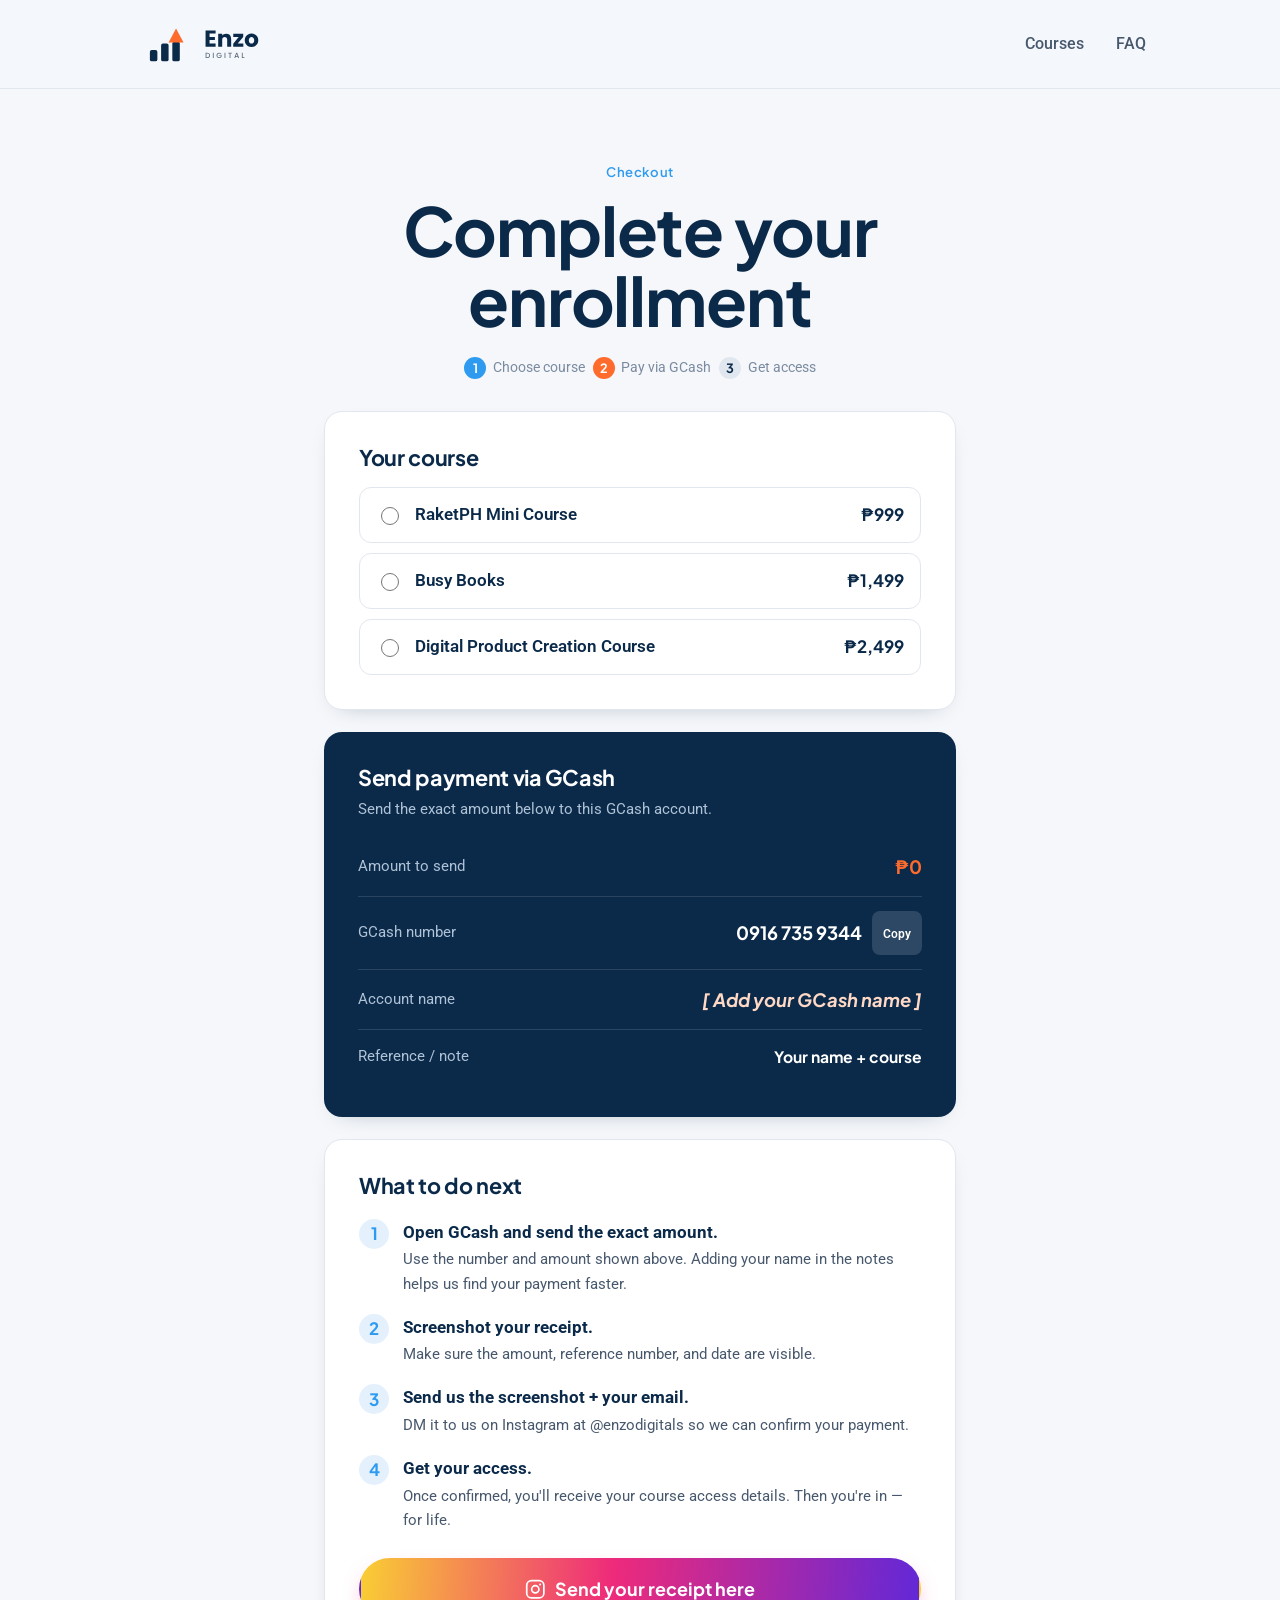
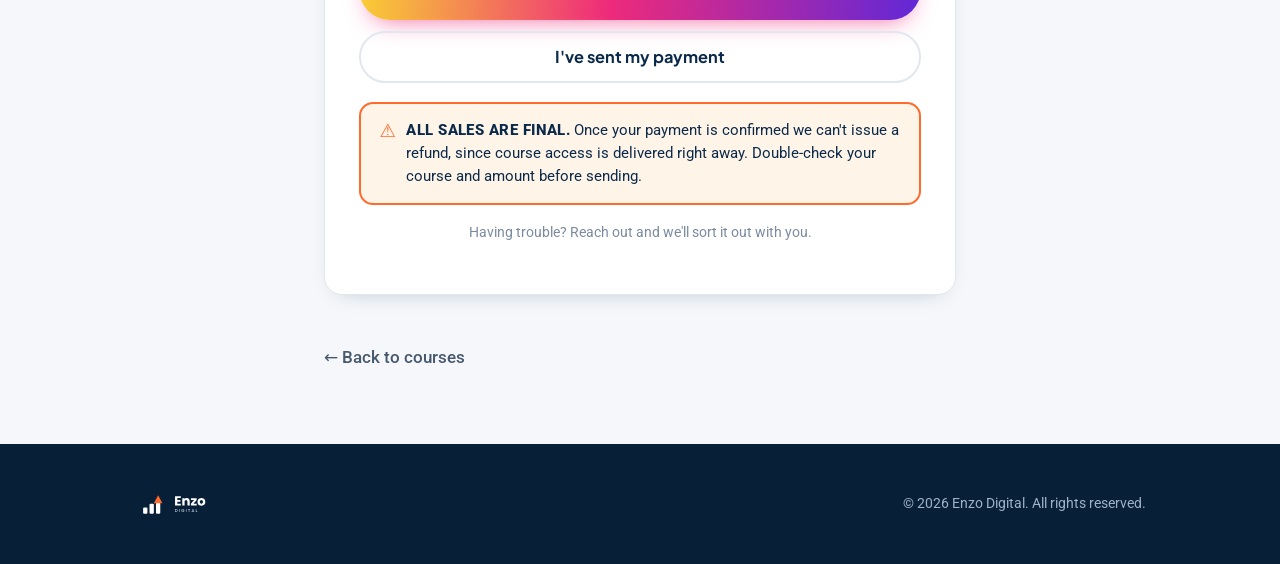
==== payment.html @ 7580fc3c "Add files via upload" ====
<!DOCTYPE html>
<html lang="en">
<head>
<meta charset="UTF-8">
<meta name="viewport" content="width=device-width, initial-scale=1">
<meta name="theme-color" content="#0B2A4A">
<title>Complete your enrollment — Enzo Digital</title>
<meta name="description" content="Pay via GCash to enroll in your Enzo Digital course.">
<link rel="icon" href="assets/logo.svg">
<link rel="stylesheet" href="styles.css">
</head>
<body>

<header class="site-head">
  <div class="wrap">
    <a class="brand" href="index.html" aria-label="Enzo Digital home"><img src="assets/logo.svg" alt="Enzo Digital"></a>
    <nav class="nav">
      <a href="index.html#courses">Courses</a>
      <a href="index.html#faq">FAQ</a>
    </nav>
  </div>
</header>

<section class="page-hero">
  <div class="page-narrow">
    <p class="eyebrow">Checkout</p>
    <h1>Complete your enrollment</h1>
    <div class="step-line">
      <span class="step-dot done"><b>1</b> Choose course</span>
      <span class="step-dot active"><b>2</b> Pay via GCash</span>
      <span class="step-dot"><b>3</b> Get access</span>
    </div>
  </div>
</section>

<div class="page-narrow" style="padding-bottom:64px">

  <!-- ORDER SUMMARY / CHOOSER -->
  <div class="panel">
    <h3 style="margin-bottom:1rem">Your course</h3>

    <!-- shown when a course is preselected -->
    <div class="order-row" id="orderRow" hidden>
      <div class="cover" id="orderCover">
        <span class="cv-tag" id="ocTag">Course</span>
        <div class="cv-title" id="ocTitle">—</div>
      </div>
      <div class="order-info">
        <h3 id="orderName">—</h3>
        <p>One-time payment · Lifetime access</p>
      </div>
      <div class="order-total" id="orderTotal">₱0</div>
    </div>

    <!-- shown when nothing is preselected -->
    <div class="choose" id="chooser" hidden>
      <label data-course="racket"><input type="radio" name="course" value="racket"><span class="cn">RaketPH Mini Course</span><span class="cp">₱999</span></label>
      <label data-course="busybooks"><input type="radio" name="course" value="busybooks"><span class="cn">Busy Books</span><span class="cp">₱1,499</span></label>
      <label data-course="dpc"><input type="radio" name="course" value="dpc"><span class="cn">Digital Product Creation Course</span><span class="cp">₱2,499</span></label>
    </div>
  </div>

  <!-- GCASH DETAILS -->
  <div class="panel gcash">
    <h3 style="margin-bottom:.4rem">Send payment via GCash</h3>
    <p style="color:#AFC2D6;font-size:.94rem;margin-bottom:1rem">Send the exact amount below to this GCash account.</p>
    <div class="gc-row">
      <span class="gc-k">Amount to send</span>
      <span class="gc-v amt" id="gcAmount">₱0</span>
    </div>
    <div class="gc-row">
      <span class="gc-k">GCash number</span>
      <span class="gc-v"><span id="gcNumber">0916 735 9344</span>
        <button class="copybtn" type="button" onclick="copyNum()">Copy</button></span>
    </div>
    <div class="gc-row">
      <span class="gc-k">Account name</span>
      <!-- TODO: replace with your real GCash account name -->
      <span class="gc-v"><span class="placeholder">[ Add your GCash name ]</span></span>
    </div>
    <div class="gc-row">
      <span class="gc-k">Reference / note</span>
      <span class="gc-v" id="gcRef" style="font-size:.98rem">Your name + course</span>
    </div>
  </div>

  <!-- STEPS -->
  <div class="panel">
    <h3 style="margin-bottom:1.2rem">What to do next</h3>
    <ol class="steps">
      <li><div class="sc"><b>Open GCash and send the exact amount.</b><p>Use the number and amount shown above. Adding your name in the notes helps us find your payment faster.</p></div></li>
      <li><div class="sc"><b>Screenshot your receipt.</b><p>Make sure the amount, reference number, and date are visible.</p></div></li>
      <li><div class="sc"><b>Send us the screenshot + your email.</b>
        <p>DM it to us on Instagram at <a href="https://www.instagram.com/enzodigitals/" target="_blank" rel="noopener">@enzodigitals</a> so we can confirm your payment.</p></div></li>
      <li><div class="sc"><b>Get your access.</b><p>Once confirmed, you'll receive your course access details. Then you're in — for life.</p></div></li>
    </ol>
    <a class="btn btn-ig btn-block btn-lg" style="margin-top:1.6rem" href="https://www.instagram.com/enzodigitals/" target="_blank" rel="noopener"><svg viewBox="0 0 24 24" fill="none" stroke="currentColor" stroke-width="2" stroke-linecap="round" stroke-linejoin="round" style="width:1.15em;height:1.15em"><rect x="2" y="2" width="20" height="20" rx="5.5"/><circle cx="12" cy="12" r="4.2"/><circle cx="17.6" cy="6.4" r="1.2" fill="currentColor" stroke="none"/></svg> Send your receipt here</a>
    <a class="btn btn-ghost btn-block" href="thank-you.html" style="margin-top:.7rem">I've sent my payment</a>
    <p class="notice"><span><b>All sales are final.</b> Once your payment is confirmed we can't issue a refund, since course access is delivered right away. Double-check your course and amount before sending.</span></p>
    <p class="note-line">Having trouble? Reach out and we'll sort it out with you.</p>
  </div>

  <a class="back-link" href="index.html#courses">← Back to courses</a>
</div>

<footer class="site-foot">
  <div class="wrap">
    <a class="brand" href="index.html"><img src="assets/logo-white.svg" alt="Enzo Digital"></a>
    <span>© <span id="yr"></span> Enzo Digital. All rights reserved.</span>
  </div>
</footer>

<script>
  document.getElementById('yr').textContent = new Date().getFullYear();

  const COURSES = {
    racket:    { name:"RaketPH Mini Course",            price:999,  amt:"₱999",   tag:"Mini Course",       cover:"cover-blue",  title:"RaketPH" },
    busybooks: { name:"Busy Books",                       price:1499, amt:"₱1,499", tag:"Templates + Course",cover:"cover-orange",title:"Busy Books" },
    dpc:       { name:"Digital Product Creation Course",  price:2499, amt:"₱2,499", tag:"Flagship Course",   cover:"cover-navy",  title:"Digital Product Creation" }
  };

  const params = new URLSearchParams(location.search);
  const chooser = document.getElementById('chooser');
  const orderRow = document.getElementById('orderRow');

  function applyCourse(key){
    const c = COURSES[key];
    if(!c) return;
    orderRow.hidden = false;
    document.getElementById('orderName').textContent = c.name;
    document.getElementById('orderTotal').textContent = c.amt;
    document.getElementById('gcAmount').textContent = c.amt;
    document.getElementById('ocTag').textContent = c.tag;
    document.getElementById('ocTitle').textContent = c.title;
    const cov = document.getElementById('orderCover');
    cov.className = 'cover ' + c.cover;
  }

  const preset = params.get('course');
  if (preset && COURSES[preset]) {
    applyCourse(preset);
  } else {
    chooser.hidden = false;
    chooser.addEventListener('change', e=>{
      chooser.querySelectorAll('label').forEach(l=>l.classList.remove('sel'));
      const lbl = e.target.closest('label');
      if(lbl) lbl.classList.add('sel');
      applyCourse(e.target.value);
    });
  }

  function copyNum(){
    const n = document.getElementById('gcNumber').textContent.trim();
    navigator.clipboard?.writeText(n.replace(/\s/g,''));
    const b = event.target; const t = b.textContent;
    b.textContent = 'Copied!'; setTimeout(()=>b.textContent=t, 1500);
  }
</script>
</body>
</html>
---- styles.css ----
/* ============================================================
   Enzo Digital — funnel styles
   Palette: navy #0B2A4A · orange #FF6B2C · blue #2E9BF0 · base #F5F7FA
   ============================================================ */

@import url('https://fonts.googleapis.com/css2?family=Plus+Jakarta+Sans:wght@500;600;700;800&family=Roboto:wght@400;500;600;700&display=swap');

:root{
  --navy:#0B2A4A;
  --navy-900:#081F38;
  --navy-800:#0E3357;
  --orange:#FF6B2C;
  --orange-600:#E85A1E;
  --blue:#2E9BF0;
  --blue-soft:#E4F1FD;
  --base:#F5F7FA;
  --white:#FFFFFF;
  --ink:#0B2A4A;
  --ink-soft:#47586D;
  --ink-faint:#7A8AA0;
  --border:#E1E7EF;
  --shadow-card:0 18px 44px -24px rgba(11,42,74,.35);
  --shadow-soft:0 8px 24px -16px rgba(11,42,74,.4);
  --radius:18px;
  --radius-sm:12px;
  --maxw:1140px;
  --pad:clamp(20px,5vw,64px);
}

*{box-sizing:border-box}
[hidden]{display:none!important}
html{scroll-behavior:smooth}
body{
  margin:0;
  background:var(--base);
  color:var(--ink);
  font-family:'Roboto',system-ui,-apple-system,sans-serif;
  font-size:17px;
  line-height:1.6;
  -webkit-font-smoothing:antialiased;
}
img,svg{display:block;max-width:100%}
a{color:inherit;text-decoration:none}
a,button{-webkit-tap-highlight-color:transparent;touch-action:manipulation}

h1,h2,h3,h4,.display{
  font-family:'Plus Jakarta Sans','Roboto',sans-serif;
  font-weight:700;
  line-height:1.04;
  letter-spacing:-.015em;
  color:var(--navy);
  margin:0;
}
h1{font-size:clamp(2.4rem,6vw,4.2rem)}
h2{font-size:clamp(1.9rem,4vw,2.9rem)}
h3{font-size:1.35rem;line-height:1.15}
p{margin:0 0 1rem}
.lead{font-size:clamp(1.05rem,2.2vw,1.28rem);color:var(--ink-soft);line-height:1.55}

.wrap{max-width:var(--maxw);margin:0 auto;padding-inline:var(--pad)}
section{padding-block:clamp(56px,9vw,104px)}
.eyebrow{
  font-family:'Plus Jakarta Sans',sans-serif;
  font-weight:600;font-size:.82rem;letter-spacing:.04em;
  color:var(--blue);margin:0 0 .8rem;
}

/* ---------- buttons ---------- */
.btn{
  display:inline-flex;align-items:center;gap:.55em;
  font-family:'Plus Jakarta Sans',sans-serif;font-weight:700;
  font-size:1.02rem;line-height:1;
  padding:.95em 1.5em;border-radius:999px;
  border:2px solid transparent;cursor:pointer;
  transition:transform .15s ease, background .15s ease, box-shadow .15s ease;
}
.btn:active{transform:translateY(1px)}
.btn-primary{background:var(--orange);color:#fff;box-shadow:0 10px 26px -12px rgba(255,107,44,.75)}
.btn-primary:hover{background:var(--orange-600)}
.btn-ghost{background:transparent;color:var(--navy);border-color:var(--border)}
.btn-ghost:hover{border-color:var(--navy);background:#fff}
.notice{display:flex;gap:.65rem;align-items:flex-start;max-width:640px;margin:1.2rem auto 0;padding:.95rem 1.15rem;border-radius:14px;background:#FFF4E8;border:2px solid var(--orange);color:var(--navy);font-size:.95rem;line-height:1.5;text-align:left}
.notice::before{content:"⚠";font-size:1.15rem;line-height:1.3;color:var(--orange)}
.notice b{font-weight:800;text-transform:uppercase;letter-spacing:.03em}
.btn-ig{background:linear-gradient(95deg,#F9CE34,#EE2A7B 45%,#6228D7);color:#fff;box-shadow:0 10px 26px -12px rgba(238,42,123,.8)}
.btn-ig:hover{filter:brightness(1.06)}
.btn-onnavy{background:#fff;color:var(--navy)}
.btn-onnavy:hover{background:var(--base)}
.btn-lg{font-size:1.12rem;padding:1.05em 1.9em}
.btn-block{width:100%;justify-content:center}

/* ---------- header ---------- */
.site-head{
  position:sticky;top:0;z-index:50;
  background:rgba(245,247,250,.82);
  backdrop-filter:saturate(180%) blur(12px);
  border-bottom:1px solid var(--border);
}
.site-head .wrap{display:flex;align-items:center;justify-content:space-between;height:88px}
.brand{display:flex;align-items:center}
.brand svg,.brand img{height:56px;width:auto}
.nav{display:flex;align-items:center;gap:2rem}
.nav a{font-weight:500;color:var(--ink-soft);font-size:.98rem}
.nav a:hover{color:var(--navy)}
.nav .btn{padding:.7em 1.15em;font-size:.95rem}
@media(max-width:820px){.nav a:not(.btn){display:none}}

/* ---------- hero ---------- */
.hero{
  background:
    radial-gradient(120% 120% at 88% 0%, rgba(46,155,240,.14), transparent 55%),
    var(--base);
  padding-top:clamp(40px,7vw,80px);
}
.hero .wrap{
  display:grid;grid-template-columns:1.05fr .95fr;gap:clamp(32px,5vw,64px);
  align-items:center;
}
.hero-badge{
  display:inline-flex;align-items:center;gap:.5em;
  background:var(--blue-soft);color:#1663A0;
  font-weight:600;font-size:.9rem;
  padding:.45em .95em;border-radius:999px;margin-bottom:1.4rem;
}
.hero-badge b{color:var(--blue)}
.hero h1{margin-bottom:1.1rem}
.hero .u-mark{
  background:linear-gradient(transparent 62%, rgba(255,107,44,.28) 62%);
  padding:0 .05em;
}
.hero-cta{display:flex;flex-wrap:wrap;gap:.9rem;margin-top:1.9rem}
.hero-note{margin-top:1.3rem;font-size:.92rem;color:var(--ink-faint)}

/* stacked covers in hero */
.cover-stack{position:relative;height:clamp(360px,42vw,500px)}
.cover-stack .cover{position:absolute;width:min(58%,270px)}
.cover-stack .c1{left:0;top:8%;transform:rotate(-8deg);z-index:1}
.cover-stack .c2{left:22%;top:0;transform:rotate(3deg);z-index:3}
.cover-stack .c3{right:0;top:16%;transform:rotate(9deg);z-index:2}
@media(max-width:900px){
  .hero .wrap{grid-template-columns:1fr}
  .cover-stack{height:340px;max-width:420px;margin:0 auto}
}

/* ---------- course cover (mockup) ---------- */
.cover{
  aspect-ratio:3/4;border-radius:16px;overflow:hidden;
  box-shadow:var(--shadow-card);
  display:flex;flex-direction:column;justify-content:space-between;
  padding:20px;color:#fff;position:relative;
  background:var(--navy);
}
.cover::after{content:"";position:absolute;inset:0;
  background:radial-gradient(140% 90% at 12% 0%, rgba(255,255,255,.16), transparent 60%);pointer-events:none}
.cover .cv-tag{
  position:relative;z-index:2;
  font-family:'Plus Jakarta Sans',sans-serif;font-weight:600;
  font-size:.72rem;letter-spacing:.06em;text-transform:uppercase;
  opacity:.9;position:relative;z-index:2;
}
.cover .cv-mark{position:relative;z-index:2;
  width:34px;height:34px;border-radius:9px;
  display:flex;align-items:flex-end;gap:3px;padding:7px;
  background:rgba(255,255,255,.14);position:relative;z-index:2;
}
.cover .cv-mark i{width:5px;background:#fff;border-radius:2px;display:block}
.cover .cv-mark i:nth-child(1){height:9px}
.cover .cv-mark i:nth-child(2){height:14px}
.cover .cv-mark i:nth-child(3){height:19px;background:var(--orange)}
.cover .cv-title{
  font-family:'Plus Jakarta Sans',sans-serif;font-weight:700;
  font-size:1.5rem;line-height:1.02;position:relative;z-index:2;margin-top:auto;
}
.cover .cv-sub{font-size:.82rem;opacity:.82;position:relative;z-index:2;margin-top:.35rem}
.cover .cv-art{position:absolute;left:50%;top:46%;transform:translate(-50%,-50%);width:88%;max-width:none;max-height:58%;object-fit:contain;z-index:1;filter:drop-shadow(0 14px 26px rgba(0,0,0,.3))}
.cover:has(.cv-art)::after{background:linear-gradient(180deg,rgba(11,42,74,.35) 0 18%,transparent 40% 62%,rgba(11,42,74,.78) 92%);z-index:1}
.cover .cv-logo{width:58%;max-height:44%;filter:drop-shadow(0 10px 22px rgba(0,0,0,.35))}
.cover-blue{background:linear-gradient(155deg,#2E9BF0,#0B2A4A)}
.cover-orange{background:linear-gradient(155deg,#0E3357,#0B2A4A)}
.cover-orange .cv-tag{color:var(--orange)}
.cover-navy{background:linear-gradient(155deg,#123E68,#081F38)}
.cover-navy .cv-mark i:nth-child(3){background:var(--orange)}

/* ---------- trust strip ---------- */
.trust{background:var(--navy);color:#fff;padding-block:clamp(28px,4vw,40px)}
.trust .wrap{display:flex;flex-wrap:wrap;gap:clamp(20px,5vw,56px);justify-content:space-between}
.trust .ti{display:flex;flex-direction:column;gap:.15rem}
.trust .ti b{font-family:'Plus Jakarta Sans',sans-serif;font-size:1.7rem;color:#fff;line-height:1}
.trust .ti span{font-size:.9rem;color:#AFC2D6}

/* ---------- story ---------- */
.story .wrap{display:grid;grid-template-columns:.9fr 1.1fr;gap:clamp(32px,5vw,72px);align-items:center}
.story-figure{
  border-radius:var(--radius);background:var(--white);border:1px solid var(--border);
  box-shadow:var(--shadow-soft);padding:32px;
}
.story-figure .quote{
  font-family:'Plus Jakarta Sans',sans-serif;font-weight:600;
  font-size:1.35rem;line-height:1.25;color:var(--navy);margin-bottom:1.2rem;
}
.story-figure .by{display:flex;align-items:center;gap:.7rem;font-size:.95rem;color:var(--ink-soft)}
.story-figure .avatar{
  width:44px;height:44px;border-radius:50%;
  background:linear-gradient(155deg,var(--blue),var(--navy));
  display:flex;align-items:center;justify-content:center;color:#fff;
  font-family:'Plus Jakarta Sans',sans-serif;font-weight:700;
}
.story p+p{margin-top:.4rem}
@media(max-width:840px){.story .wrap{grid-template-columns:1fr}}

/* ---------- value props ---------- */
.value{background:var(--white)}
.grid-3{display:grid;grid-template-columns:repeat(3,1fr);gap:clamp(18px,3vw,28px)}
.vcard{padding:6px 4px}
.vcard .vico{
  width:46px;height:46px;border-radius:12px;background:var(--blue-soft);
  display:flex;align-items:center;justify-content:center;margin-bottom:1rem;
}
.vcard .vico svg{width:24px;height:24px;stroke:var(--blue)}
.vcard h3{margin-bottom:.4rem}
.vcard p{color:var(--ink-soft);font-size:.98rem;margin:0}
@media(max-width:780px){.grid-3{grid-template-columns:1fr}}

/* ---------- courses / pricelist ---------- */
.courses{background:var(--base)}
.sec-head{max-width:640px;margin-bottom:clamp(32px,5vw,52px)}
.sec-head.center{margin-inline:auto;text-align:center}
.price-grid{display:grid;grid-template-columns:repeat(3,1fr);grid-template-rows:repeat(7,auto);column-gap:clamp(20px,3vw,28px);row-gap:0;align-items:stretch}
.pcard{
  background:var(--white);border:1px solid var(--border);border-radius:var(--radius);
  box-shadow:var(--shadow-soft);padding:24px;
  display:grid;grid-row:span 7;grid-template-rows:subgrid;align-content:start;
  position:relative;transition:transform .18s ease, box-shadow .18s ease;
}
.pcard:hover{transform:translateY(-4px);box-shadow:var(--shadow-card)}
.pcard.featured{border-color:var(--orange);box-shadow:0 22px 50px -26px rgba(255,107,44,.5)}
.pcard .flag{
  position:absolute;top:-13px;right:22px;background:var(--orange);color:#fff;
  font-family:'Plus Jakarta Sans',sans-serif;font-weight:700;font-size:.78rem;
  padding:.35em .85em;border-radius:999px;
}
.pcard .cover{margin-bottom:18px}
.pcard .pname{font-size:1.28rem;margin-bottom:.35rem}
.pcard .pdesc{color:var(--ink-soft);font-size:.96rem;margin-bottom:1.1rem}
.timer{margin:1.6rem auto 0;max-width:520px;padding:1.1rem 1.4rem 1rem;border-radius:16px;background:linear-gradient(180deg,#FFF3EC,#FFE7DA);border:2px solid var(--orange);text-align:center}
.timer .t-label{display:block;font-weight:800;text-transform:uppercase;letter-spacing:.06em;font-size:clamp(.85rem,2vw,1rem);color:var(--orange)}
.timer .t-clock{display:flex;justify-content:center;align-items:flex-start;gap:.35rem;margin-top:.4rem;font-family:'Plus Jakarta Sans',sans-serif;color:var(--navy)}
.timer .t-seg{display:flex;flex-direction:column;align-items:center}
.timer .t-seg b{font-weight:800;font-variant-numeric:tabular-nums;font-size:clamp(2.6rem,9vw,4rem);line-height:1}
.timer .t-seg i{margin-top:.25rem;font-style:normal;font-size:.72rem;font-weight:700;text-transform:uppercase;letter-spacing:.08em;color:var(--ink-faint)}
.timer .t-sep{font-weight:800;font-size:clamp(2.6rem,9vw,4rem);line-height:1}
.pcard .was{display:flex;align-items:center;gap:.5rem;font-size:1rem;font-weight:600;color:var(--ink-soft);margin-bottom:.3rem}
.pcard .was s{color:var(--ink-faint)}
.pcard .was b{padding:.15rem .5rem;border-radius:999px;background:var(--orange);color:#fff;font-size:.75rem;font-weight:800;letter-spacing:.04em}
.pcard .price{display:flex;align-items:baseline;gap:.35rem;margin-bottom:1.1rem}
.pcard .price .amt{font-family:'Plus Jakarta Sans',sans-serif;font-weight:800;font-size:2.7rem;color:var(--navy)}
.pcard .price .cur{font-family:'Plus Jakarta Sans',sans-serif;font-weight:700;font-size:1.1rem;color:var(--navy)}
.pcard .price .per{font-size:.85rem;color:var(--ink-faint)}
.plist{list-style:none;padding:0;margin:0 0 1.5rem;display:flex;flex-direction:column;gap:.6rem}
.plist li{display:flex;gap:.6rem;font-size:.95rem;color:var(--ink-soft);line-height:1.4}
.plist li.inc{color:var(--navy)}
.plist li.inc svg{stroke:var(--orange)}
.plist li svg{flex:0 0 18px;width:18px;height:18px;margin-top:2px;stroke:var(--blue)}
.pcard .btn{align-self:end}
@media(max-width:900px){.price-grid{grid-template-columns:1fr;grid-template-rows:none;row-gap:clamp(20px,3vw,28px);max-width:440px;margin-inline:auto}
  .pcard{grid-row:auto;grid-template-rows:none}}

/* ---------- faq ---------- */
.faq{background:var(--white)}
.faq .wrap{max-width:800px}
.qa{border-bottom:1px solid var(--border)}
.qa summary{
  cursor:pointer;list-style:none;padding:1.2rem 0;
  font-family:'Plus Jakarta Sans',sans-serif;font-weight:600;font-size:1.1rem;
  color:var(--navy);display:flex;justify-content:space-between;align-items:center;gap:1rem;
}
.qa summary::-webkit-details-marker{display:none}
.qa summary::after{content:"+";font-size:1.5rem;color:var(--blue);transition:transform .2s}
.qa[open] summary::after{transform:rotate(45deg)}
.qa p{color:var(--ink-soft);padding-bottom:1.2rem;margin:0;font-size:.98rem}

/* ---------- final cta ---------- */
.cta-band{background:var(--navy);color:#fff;border-radius:0}
.cta-band h2{color:#fff}
.cta-band .wrap{text-align:center;max-width:720px}
.cta-band p{color:#C6D5E4;margin-bottom:1.8rem}
.cta-band .btn-primary{box-shadow:0 14px 34px -14px rgba(255,107,44,.9)}

/* ---------- footer ---------- */
.site-foot{background:var(--navy-900);color:#9FB3C8;padding-block:44px;font-size:.9rem}
.site-foot .wrap{display:flex;flex-wrap:wrap;gap:1.2rem;justify-content:space-between;align-items:center}
.site-foot .brand img{height:32px}
.site-foot a{color:#C6D5E4}
.site-foot a:hover{color:#fff}
.site-foot .fl{display:flex;gap:1.4rem;flex-wrap:wrap}
.site-foot .fl a{display:inline-flex;align-items:center;min-height:44px}

/* ============================================================
   Payment + thank-you pages
   ============================================================ */
.page-narrow{max-width:760px;margin:0 auto;padding-inline:var(--pad)}
.page-hero{padding-block:clamp(40px,7vw,72px) clamp(20px,4vw,32px);text-align:center}
.page-hero .eyebrow{text-align:center}
.step-line{display:flex;justify-content:center;gap:.5rem;margin:1.4rem 0 0;flex-wrap:wrap}
.step-dot{display:flex;align-items:center;gap:.4rem;font-size:.85rem;color:var(--ink-faint)}
.step-dot b{
  width:22px;height:22px;border-radius:50%;background:var(--border);color:var(--navy);
  display:flex;align-items:center;justify-content:center;font-family:'Plus Jakarta Sans',sans-serif;font-weight:700;font-size:.8rem;
}
.step-dot.active b{background:var(--orange);color:#fff}
.step-dot.done b{background:var(--blue);color:#fff}

.panel{
  background:var(--white);border:1px solid var(--border);border-radius:var(--radius);
  box-shadow:var(--shadow-soft);padding:clamp(22px,4vw,34px);margin-bottom:22px;
}
.order-row{display:flex;align-items:center;justify-content:space-between;gap:1rem;flex-wrap:wrap}
.order-row .cover{width:74px;flex:0 0 74px;box-shadow:none;padding:12px}
.order-row .cover .cv-title{font-size:.72rem}
.order-info{flex:1;min-width:180px}
.order-info h3{margin-bottom:.15rem}
.order-info p{margin:0;color:var(--ink-soft);font-size:.92rem}
.order-total{
  font-family:'Plus Jakarta Sans',sans-serif;font-weight:800;font-size:1.9rem;color:var(--navy);
  white-space:nowrap;
}
.choose{display:flex;flex-direction:column;gap:.6rem;margin-top:.4rem}
.choose label{
  display:flex;align-items:center;gap:.8rem;padding:.85rem 1rem;border:1.5px solid var(--border);
  border-radius:var(--radius-sm);cursor:pointer;transition:border-color .15s, background .15s;
}
.choose label:hover{border-color:var(--blue)}
.choose input{accent-color:var(--orange);width:18px;height:18px}
.choose label.sel{border-color:var(--orange);background:#FFF6F1}
.choose .cn{flex:1;font-weight:600;color:var(--navy)}
.choose .cp{font-family:'Plus Jakarta Sans',sans-serif;font-weight:700;color:var(--navy)}

.gcash{background:var(--navy);color:#fff;border:none}
.gcash h3{color:#fff}
.gcash .gc-row{display:flex;justify-content:space-between;align-items:center;gap:1rem;
  padding:.9rem 0;border-bottom:1px solid rgba(255,255,255,.12)}
.gcash .gc-row:last-child{border-bottom:none}
.gcash .gc-k{color:#AFC2D6;font-size:.92rem}
.gcash .gc-v{font-family:'Plus Jakarta Sans',sans-serif;font-weight:700;font-size:1.15rem;color:#fff;display:flex;align-items:center;gap:.6rem}
.gcash .gc-v.amt{color:var(--orange)}
.copybtn{
  background:rgba(255,255,255,.14);border:none;color:#fff;cursor:pointer;
  font-size:.78rem;font-weight:600;padding:.7em .9em;border-radius:8px;font-family:'Roboto',sans-serif;
  min-height:44px;
}
.copybtn:hover{background:rgba(255,255,255,.26)}
.placeholder{color:#FFD9C6;font-style:italic}

.steps{list-style:none;counter-reset:s;padding:0;margin:0;display:flex;flex-direction:column;gap:1.1rem}
.steps li{display:flex;gap:.9rem;counter-increment:s}
.steps li::before{
  content:counter(s);flex:0 0 30px;width:30px;height:30px;border-radius:50%;
  background:var(--blue-soft);color:var(--blue);
  font-family:'Plus Jakarta Sans',sans-serif;font-weight:700;
  display:flex;align-items:center;justify-content:center;
}
.steps li b{color:var(--navy)}
.steps li p{margin:.1rem 0 0;color:var(--ink-soft);font-size:.95rem}
.steps li .sc{flex:1}

.note-line{font-size:.9rem;color:var(--ink-faint);text-align:center;margin-top:1rem}

/* thank you */
.ty-badge{
  width:82px;height:82px;border-radius:50%;margin:0 auto 1.6rem;
  background:var(--blue-soft);display:flex;align-items:center;justify-content:center;
}
.ty-badge svg{width:42px;height:42px;stroke:var(--blue);stroke-width:3}
.ty-next{text-align:left}
.back-link{display:inline-flex;align-items:center;gap:.4rem;color:var(--ink-soft);font-weight:500;margin-top:1.2rem;min-height:44px}
.back-link:hover{color:var(--navy)}

/* reduced motion */
@media(prefers-reduced-motion:reduce){
  *{scroll-behavior:auto!important;transition:none!important;animation:none!important}
}
:focus-visible{outline:3px solid var(--blue);outline-offset:2px;border-radius:6px}
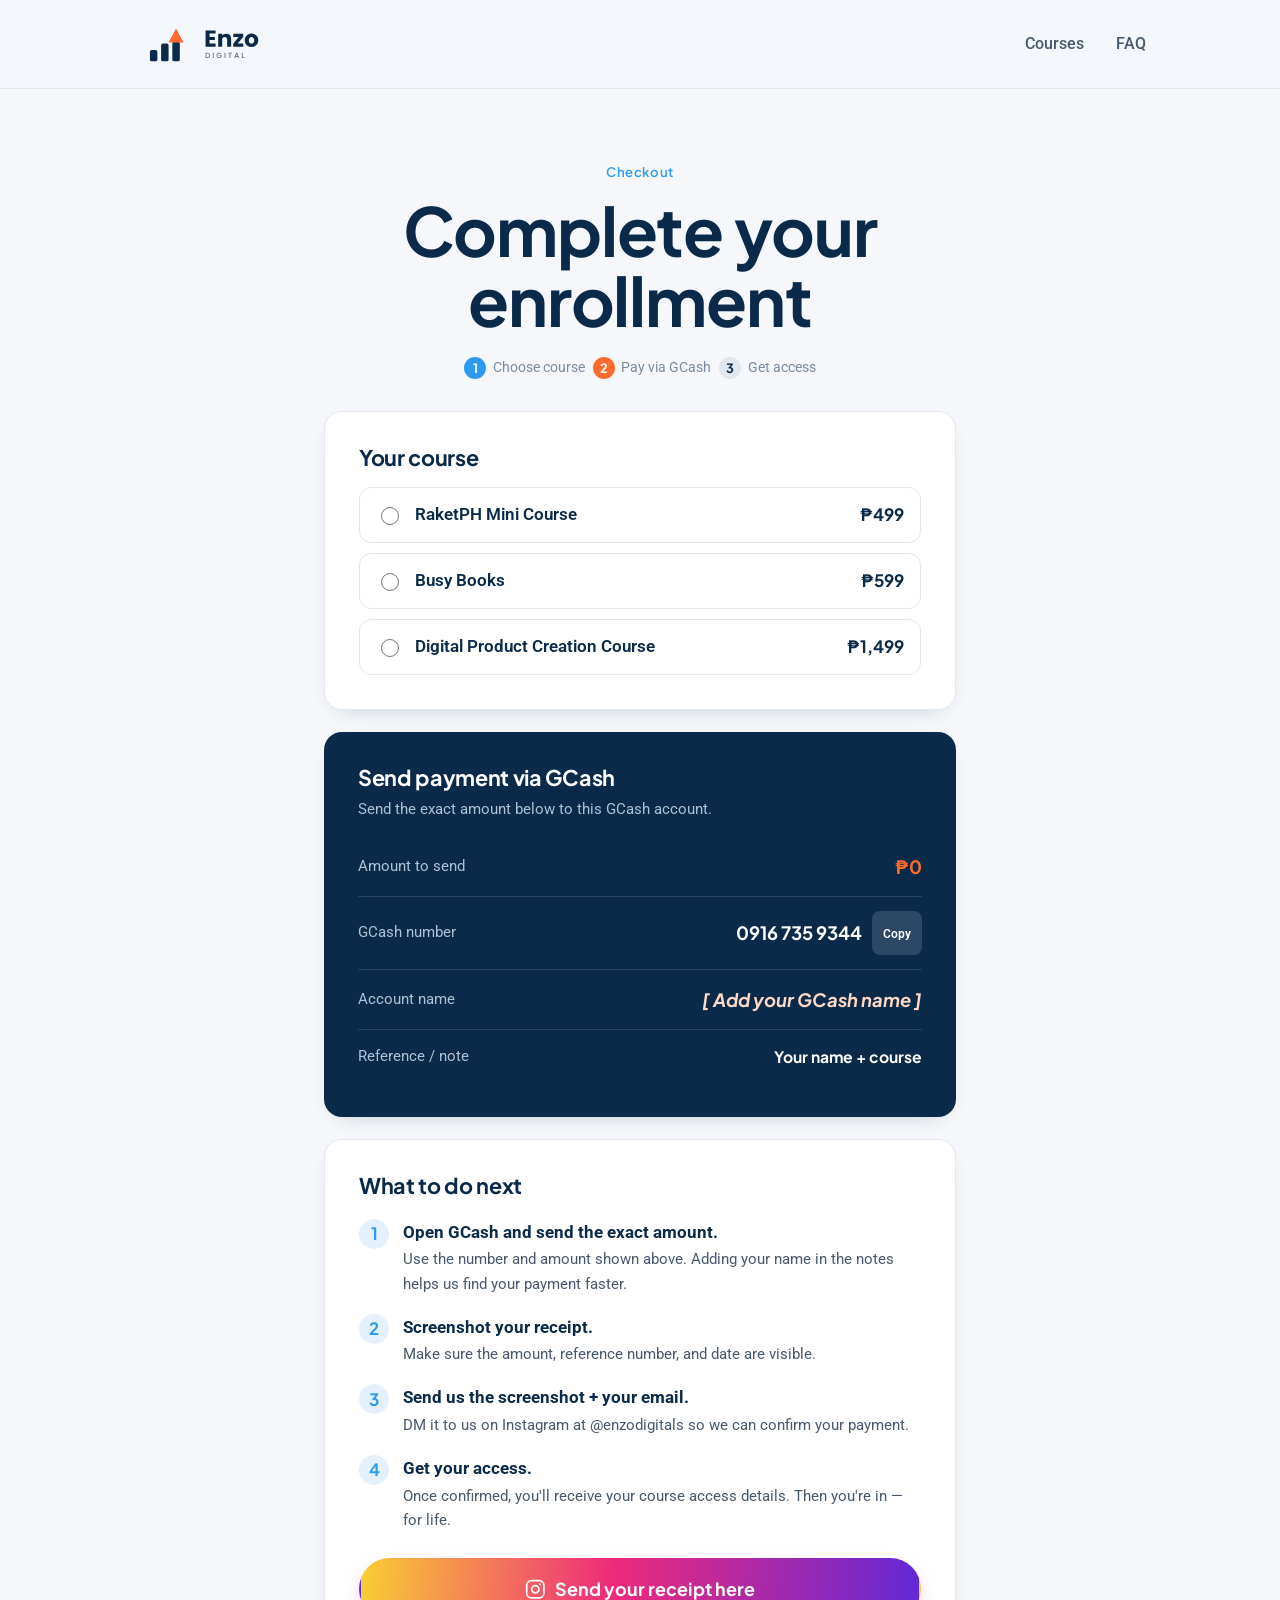
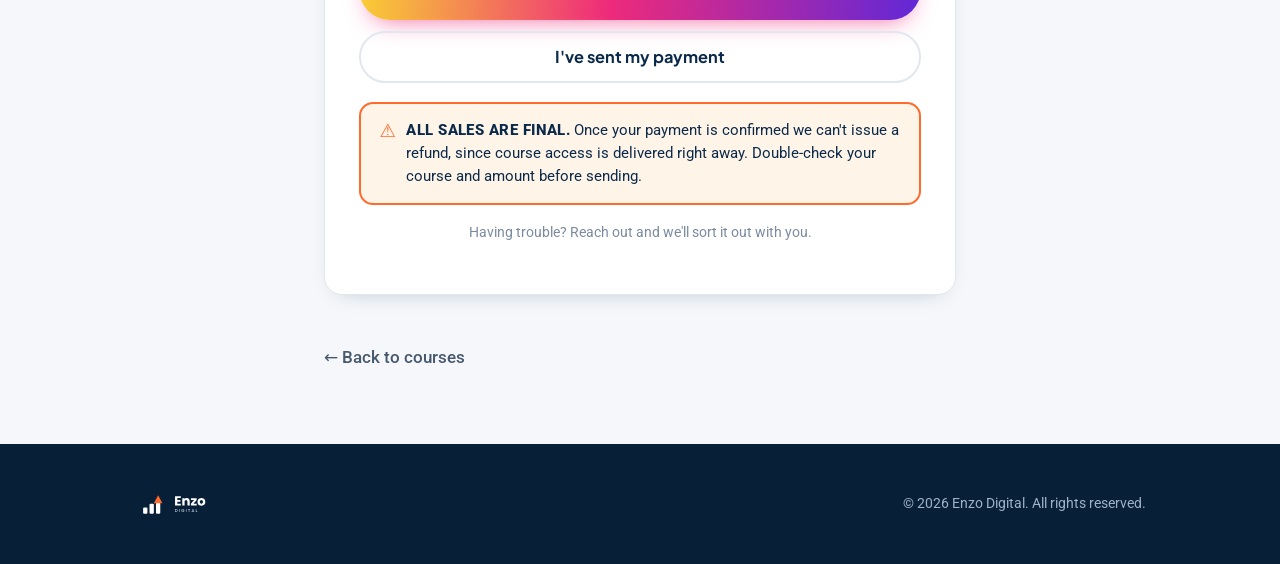
==== commit b34c0364: "Add files via upload" ====
--- a/payment.html
+++ b/payment.html
@@ -54,9 +54,9 @@
 
     <!-- shown when nothing is preselected -->
     <div class="choose" id="chooser" hidden>
-      <label data-course="racket"><input type="radio" name="course" value="racket"><span class="cn">RaketPH Mini Course</span><span class="cp">₱999</span></label>
-      <label data-course="busybooks"><input type="radio" name="course" value="busybooks"><span class="cn">Busy Books</span><span class="cp">₱1,499</span></label>
-      <label data-course="dpc"><input type="radio" name="course" value="dpc"><span class="cn">Digital Product Creation Course</span><span class="cp">₱2,499</span></label>
+      <label data-course="racket"><input type="radio" name="course" value="racket"><span class="cn">RaketPH Mini Course</span><span class="cp">₱499</span></label>
+      <label data-course="busybooks"><input type="radio" name="course" value="busybooks"><span class="cn">Busy Books</span><span class="cp">₱599</span></label>
+      <label data-course="dpc"><input type="radio" name="course" value="dpc"><span class="cn">Digital Product Creation Course</span><span class="cp">₱1,499</span></label>
     </div>
   </div>
 
@@ -114,9 +114,9 @@
   document.getElementById('yr').textContent = new Date().getFullYear();
 
   const COURSES = {
-    racket:    { name:"RaketPH Mini Course",            price:999,  amt:"₱999",   tag:"Mini Course",       cover:"cover-blue",  title:"RaketPH" },
-    busybooks: { name:"Busy Books",                       price:1499, amt:"₱1,499", tag:"Templates + Course",cover:"cover-orange",title:"Busy Books" },
-    dpc:       { name:"Digital Product Creation Course",  price:2499, amt:"₱2,499", tag:"Flagship Course",   cover:"cover-navy",  title:"Digital Product Creation" }
+    racket:    { name:"RaketPH Mini Course",            price:499,  amt:"₱499",   tag:"Mini Course",       cover:"cover-blue",  title:"RaketPH" },
+    busybooks: { name:"Busy Books",                       price:599,  amt:"₱599", tag:"Templates + Course",cover:"cover-orange",title:"Busy Books" },
+    dpc:       { name:"Digital Product Creation Course",  price:1499, amt:"₱1,499", tag:"Flagship Course",   cover:"cover-navy",  title:"Digital Product Creation" }
   };
 
   const params = new URLSearchParams(location.search);
--- a/styles.css
+++ b/styles.css
@@ -88,6 +88,13 @@
 .btn-onnavy:hover{background:var(--base)}
 .btn-lg{font-size:1.12rem;padding:1.05em 1.9em}
 .btn-block{width:100%;justify-content:center}
+.icon-arrow{width:1.05em;height:1.05em;stroke:currentColor;flex-shrink:0;transition:transform .18s ease}
+.btn-primary:hover .icon-arrow{transform:translateX(4px)}
+@keyframes cta-pulse{
+  0%,100%{box-shadow:0 10px 26px -12px rgba(255,107,44,.75)}
+  50%{box-shadow:0 10px 30px -8px rgba(255,107,44,1)}
+}
+.cta-band-btn{animation:cta-pulse 2.4s ease-in-out infinite}
 
 /* ---------- header ---------- */
 .site-head{
@@ -139,7 +146,14 @@
 .cover-stack .c3{right:0;top:16%;transform:rotate(9deg);z-index:2}
 @media(max-width:900px){
   .hero .wrap{grid-template-columns:1fr}
-  .cover-stack{height:340px;max-width:420px;margin:0 auto}
+  .cover-stack{
+    height:auto;max-width:280px;margin:0 auto;
+    display:flex;flex-direction:column;gap:14px;
+  }
+  .cover-stack .cover{
+    position:relative;top:auto;left:auto;right:auto;transform:none;
+    width:100%;max-width:none;
+  }
 }
 
 /* ---------- course cover (mockup) ---------- */
@@ -225,11 +239,11 @@
 .courses{background:var(--base)}
 .sec-head{max-width:640px;margin-bottom:clamp(32px,5vw,52px)}
 .sec-head.center{margin-inline:auto;text-align:center}
-.price-grid{display:grid;grid-template-columns:repeat(3,1fr);grid-template-rows:repeat(7,auto);column-gap:clamp(20px,3vw,28px);row-gap:0;align-items:stretch}
+.price-grid{display:grid;grid-template-columns:repeat(3,1fr);column-gap:clamp(20px,3vw,28px);align-items:start}
 .pcard{
   background:var(--white);border:1px solid var(--border);border-radius:var(--radius);
   box-shadow:var(--shadow-soft);padding:24px;
-  display:grid;grid-row:span 7;grid-template-rows:subgrid;align-content:start;
+  display:flex;flex-direction:column;
   position:relative;transition:transform .18s ease, box-shadow .18s ease;
 }
 .pcard:hover{transform:translateY(-4px);box-shadow:var(--shadow-card)}
@@ -256,14 +270,23 @@
 .pcard .price .amt{font-family:'Plus Jakarta Sans',sans-serif;font-weight:800;font-size:2.7rem;color:var(--navy)}
 .pcard .price .cur{font-family:'Plus Jakarta Sans',sans-serif;font-weight:700;font-size:1.1rem;color:var(--navy)}
 .pcard .price .per{font-size:.85rem;color:var(--ink-faint)}
+.plist-label{font-family:'Plus Jakarta Sans',sans-serif;font-weight:700;font-size:.78rem;letter-spacing:.06em;text-transform:uppercase;color:var(--ink-faint);margin:0 0 .55rem}
 .plist{list-style:none;padding:0;margin:0 0 1.5rem;display:flex;flex-direction:column;gap:.6rem}
 .plist li{display:flex;gap:.6rem;font-size:.95rem;color:var(--ink-soft);line-height:1.4}
 .plist li.inc{color:var(--navy)}
 .plist li.inc svg{stroke:var(--orange)}
 .plist li svg{flex:0 0 18px;width:18px;height:18px;margin-top:2px;stroke:var(--blue)}
-.pcard .btn{align-self:end}
-@media(max-width:900px){.price-grid{grid-template-columns:1fr;grid-template-rows:none;row-gap:clamp(20px,3vw,28px);max-width:440px;margin-inline:auto}
-  .pcard{grid-row:auto;grid-template-rows:none}}
+.curr-group{margin-bottom:1.1rem}
+.curr-cat{font-family:'Plus Jakarta Sans',sans-serif;font-weight:700;font-size:.85rem;color:var(--navy);margin:0 0 .55rem}
+.curr-list{list-style:none;padding:0;margin:0;display:flex;flex-direction:column;gap:.45rem}
+.curr-list li{position:relative;padding-left:1.4em;font-size:.9rem;color:var(--ink-soft);line-height:1.4}
+.curr-list li::before{content:"\2713";position:absolute;left:0;top:1px;color:var(--blue);font-weight:800}
+.bonus-block{background:var(--base);border:1px solid var(--border);border-radius:var(--radius-sm);padding:18px 18px 6px;margin:0 0 1.3rem}
+.bonus-title{font-family:'Plus Jakarta Sans',sans-serif;font-weight:700;font-size:.94rem;color:var(--navy);margin:0 0 .5rem;display:flex;flex-wrap:wrap;align-items:center;gap:.5rem}
+.bonus-desc{color:var(--ink-soft);font-size:.9rem;line-height:1.5;margin:0 0 1rem}
+.feat-list{list-style:none;padding:0;margin:0;display:flex;flex-direction:column;gap:.5rem}
+.feat-list li{font-size:.9rem;color:var(--ink-soft);line-height:1.4;display:flex;gap:.55rem;align-items:flex-start}
+@media(max-width:900px){.price-grid{grid-template-columns:1fr;row-gap:clamp(20px,3vw,28px);max-width:440px;margin-inline:auto}}
 
 /* ---------- faq ---------- */
 .faq{background:var(--white)}
